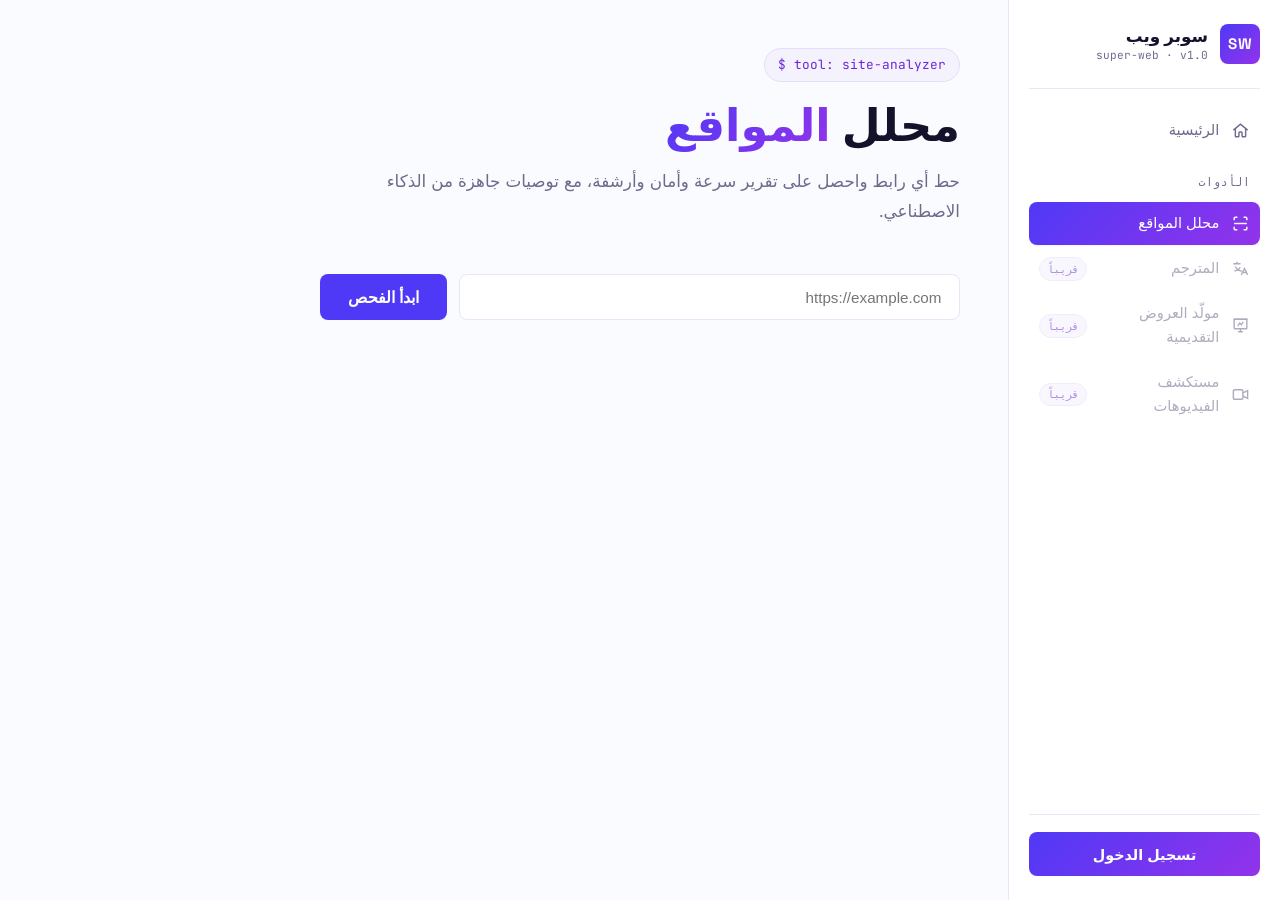
==== site-analyzer.html @ a3878afc "Add files via upload" ====
<!DOCTYPE html>
<html lang="ar" dir="rtl">
<head>
    <meta charset="UTF-8">
    <meta name="viewport" content="width=device-width, initial-scale=1.0">
    <title>محلل المواقع — سوبر ويب</title>

    <link rel="preconnect" href="https://fonts.googleapis.com">
    <link rel="preconnect" href="https://fonts.gstatic.com" crossorigin>
    <link href="https://fonts.googleapis.com/css2?family=Space+Grotesk:wght@500;600;700&family=Inter:wght@400;500;600&family=JetBrains+Mono:wght@400;500&display=swap" rel="stylesheet">

    <script src="https://accounts.google.com/gsi/client" async defer></script>

    <link rel="stylesheet" href="style.css">
</head>
<body class="app-body">

    <div id="sidebar-overlay" class="sidebar-overlay"></div>

    <div class="app-shell">

        <aside id="app-sidebar" class="app-sidebar">
            <div class="sidebar-brand">
                <span class="brand-mark">SW</span>
                <div class="brand-text">
                    <span class="brand-name">سوبر ويب</span>
                    <span class="brand-tag">super-web · v1.0</span>
                </div>
            </div>

            <nav class="sidebar-nav">
                <a href="index.html" class="sidebar-link">
                    <span class="sidebar-link-icon">
                        <svg viewBox="0 0 24 24" fill="none" stroke="currentColor" stroke-width="1.8"><path d="M3 11.5 12 4l9 7.5"/><path d="M5.5 10v9a1 1 0 0 0 1 1H9a1 1 0 0 0 1-1v-4a1 1 0 0 1 1-1h2a1 1 0 0 1 1 1v4a1 1 0 0 0 1 1h2.5a1 1 0 0 0 1-1v-9"/></svg>
                    </span>
                    <span class="sidebar-link-text">الرئيسية</span>
                </a>

                <div class="sidebar-section-label">الأدوات</div>
                <div id="sidebar-tools-list" class="sidebar-tools-list"></div>
            </nav>

            <div id="sidebar-user-box" class="sidebar-user-box"></div>
        </aside>

        <div class="app-main">

            <header class="app-topbar">
                <button id="mobile-menu-toggle" class="mobile-menu-toggle" aria-label="فتح القائمة">
                    <svg viewBox="0 0 24 24" fill="none" stroke="currentColor" stroke-width="1.8"><path d="M3.5 6.5h17M3.5 12h17M3.5 17.5h17"/></svg>
                </button>
                <span class="topbar-path">~ / site-analyzer.html</span>
            </header>

            <main class="app-content">

                <section class="hero-welcome">
                    <span class="hero-eyebrow">$ tool: site-analyzer</span>
                    <h1 class="hero-title">محلل <span class="hero-title-accent">المواقع</span></h1>
                    <p class="hero-subtitle">
                        حط أي رابط واحصل على تقرير سرعة وأمان وأرشفة، مع توصيات جاهزة من الذكاء الاصطناعي.
                    </p>
                </section>

                <!-- ============ فورم الفحص ============ -->
                <section class="analyzer-input-section">
                    <form id="analyze-form" class="analyzer-form">
                        <input
                            type="url"
                            id="analyze-url"
                            class="analyzer-input"
                            placeholder="https://example.com"
                            required
                        >
                        <button type="submit" id="analyze-btn" class="btn-primary analyzer-submit">
                            ابدأ الفحص
                        </button>
                    </form>
                </section>

                <!-- ============ حالة التحميل ============ -->
                <div id="analyze-loading" class="analyzer-loading" style="display:none;">
                    <div class="loading-spinner"></div>
                    <span>بنفحص الموقع، ثواني وهنخلص...</span>
                </div>

                <!-- ============ النتائج ============ -->
                <section id="analyze-results" class="analyzer-results" style="display:none;">

                    <div class="results-grid">
                        <div class="result-card">
                            <span class="result-card-label">سرعة الأداء</span>
                            <span class="result-card-value" id="result-performance">—</span>
                        </div>
                        <div class="result-card">
                            <span class="result-card-label">تقييم SEO</span>
                            <span class="result-card-value" id="result-seo">—</span>
                        </div>
                        <div class="result-card">
                            <span class="result-card-label">إمكانية الوصول</span>
                            <span class="result-card-value" id="result-accessibility">—</span>
                        </div>
                        <div class="result-card">
                            <span class="result-card-label">الأمان</span>
                            <span class="result-card-value" id="result-safety">—</span>
                        </div>
                    </div>

                    <div class="result-block">
                        <h3>أهم الأولويات</h3>
                        <ul id="result-priorities" class="priorities-list"></ul>
                    </div>

                    <div class="result-block">
                        <h3>وصف Meta مقترح <button class="copy-btn" data-copy-target="result-meta">نسخ</button></h3>
                        <code id="result-meta" class="result-code"></code>
                    </div>

                    <div class="result-block">
                        <h3>كود Schema Markup جاهز <button class="copy-btn" data-copy-target="result-schema">نسخ</button></h3>
                        <pre id="result-schema" class="result-code result-code--block"></pre>
                    </div>

                    <div class="result-block result-block--save">
                        <div id="drive-not-connected">
                            <p>عايز تحتفظ بتاريخ فحوصاتك؟</p>
                            <button id="connect-drive-btn" class="btn-primary">اربط Drive بتاعك</button>
                        </div>
                        <div id="drive-connected" style="display:none;">
                            <button id="save-report-btn" class="btn-primary">احفظ النتيجة في Drive</button>
                            <a id="sheet-link" href="#" target="_blank" style="display:none;">افتح سجل الفحوصات ←</a>
                        </div>
                    </div>

                </section>

            </main>
        </div>
    </div>

    <script src="tools-config.js" defer></script>
    <script src="app.js" defer></script>
    <script src="site-analyzer.js" defer></script>

</body>
</html>
---- style.css ----
/* ==========================================================================
   المتغيرات الأساسية والإعدادات العامة (Global CSS Variables)
   ========================================================================== */
:root {
    /* الهوية الأساسية: نيلي إلى بنفسجي */
    --primary-color: #4F39F6;
    --primary-hover: #3B28C7;
    --violet: #9333EA;
    --gradient-brand: linear-gradient(135deg, #4F39F6 0%, #9333EA 100%);

    --bg-color: #FAFBFF;
    --card-bg: #ffffff;
    --text-color: #14122B;
    --text-muted: #6E6A8C;
    --border-color: #E8E6F7;
    --input-focus-border: #6D5AF8;

    /* عناصر أسلوب المطورين (شارات المسار، الأكواد) */
    --code-bg: #F4F2FC;
    --code-text: #6D28D9;
    --code-border: #E4DEFA;

    --shadow-sm: 0 1px 2px 0 rgba(79, 57, 246, 0.06);
    --shadow-md: 0 4px 6px -1px rgba(79, 57, 246, 0.08), 0 2px 4px -1px rgba(79, 57, 246, 0.05);
    --shadow-lg: 0 10px 15px -3px rgba(79, 57, 246, 0.1), 0 4px 6px -2px rgba(79, 57, 246, 0.05);
    --radius: 12px;
    --radius-sm: 8px;
    --transition: all 0.25s ease-in-out;

    --font-family: 'Inter', system-ui, -apple-system, BlinkMacSystemFont, 'Segoe UI', Roboto, sans-serif;
    --font-display: 'Space Grotesk', var(--font-family);
    --font-mono: 'JetBrains Mono', ui-monospace, SFMono-Regular, Menlo, monospace;
}

/* ==========================================================================
   الضبط المبدئي (Reset & Base Styles)
   ========================================================================== */
*, *::before, *::after {
    box-sizing: border-box;
    margin: 0;
    padding: 0;
}

body {
    font-family: var(--font-family);
    background-color: var(--bg-color);
    color: var(--text-color);
    line-height: 1.6;
    min-height: 100vh;
    display: flex;
    flex-direction: column;
}

a {
    color: var(--primary-color);
    text-decoration: none;
    transition: var(--transition);
}

a:hover {
    color: var(--primary-hover);
}

/* ==========================================================================
   شريط الملاحة (Navbar Component)
   ========================================================================== */
.navbar {
    background-color: var(--card-bg);
    border-bottom: 1px solid var(--border-color);
    padding: 1rem 2rem;
    display: flex;
    justify-content: space-between;
    align-items: center;
    box-shadow: var(--shadow-sm);
}

.navbar .logo a {
    font-size: 1.35rem;
    font-weight: 700;
    color: var(--text-color);
}

.nav-links {
    display: flex;
    align-items: center;
    gap: 1.5rem;
}

.nav-links a {
    font-weight: 500;
    color: var(--text-muted);
}

.nav-links a.active, 
.nav-links a:hover {
    color: var(--primary-color);
}

.btn-login-link {
    background-color: var(--primary-color);
    color: #ffffff !important;
    padding: 0.5rem 1.25rem;
    border-radius: var(--radius-sm);
    font-size: 0.95rem;
}

.btn-login-link:hover {
    background-color: var(--primary-hover);
}

/* ==========================================================================
   الصفحة الرئيسية (Hero Section & Main Layout)
   ========================================================================== */
.main-content {
    flex: 1;
    display: flex;
    justify-content: center;
    align-items: center;
    padding: 2rem 1rem;
}

.hero-section {
    text-align: center;
    max-width: 650px;
    padding: 3rem 2rem;
    background-color: var(--card-bg);
    border-radius: var(--radius);
    border: 1px solid var(--border-color);
    box-shadow: var(--shadow-md);
}

.hero-section h1 {
    font-size: 2.2rem;
    margin-bottom: 1rem;
    color: var(--text-color);
}

.hero-section p {
    font-size: 1.1rem;
    color: var(--text-muted);
    margin-bottom: 2rem;
}

.cta-group {
    display: flex;
    justify-content: center;
    gap: 1rem;
}

/* ==========================================================================
   كارت تسجيل الدخول (Login Container & Card)
   ========================================================================== */
.login-container {
    flex: 1;
    display: flex;
    justify-content: center;
    align-items: center;
    padding: 2rem 1rem;
}

.login-card {
    background-color: var(--card-bg);
    width: 100%;
    max-width: 440px;
    padding: 2.5rem;
    border-radius: var(--radius);
    border: 1px solid var(--border-color);
    box-shadow: var(--shadow-lg);
}

.login-header {
    text-align: center;
    margin-bottom: 2rem;
}

.login-header h1 {
    font-size: 1.75rem;
    font-weight: 700;
    color: var(--text-color);
    margin-bottom: 0.5rem;
}

.login-header p {
    font-size: 0.95rem;
    color: var(--text-muted);
}

/* ==========================================================================
   أزرار التسجيل عبر Google (Social Login)
   ========================================================================== */
.social-login {
    margin-bottom: 1.5rem;
}

.btn-google {
    width: 100%;
    display: flex;
    align-items: center;
    justify-content: center;
    gap: 0.75rem;
    background-color: #ffffff;
    border: 1px solid var(--border-color);
    padding: 0.75rem 1rem;
    border-radius: var(--radius-sm);
    font-size: 0.95rem;
    font-weight: 600;
    color: var(--text-color);
    cursor: pointer;
    transition: var(--transition);
}

.btn-google:hover {
    background-color: #f1f5f9;
    border-color: #cbd5e1;
}

/* ==========================================================================
   الفاصل (Divider)
   ========================================================================== */
.divider {
    display: flex;
    align-items: center;
    text-align: center;
    margin: 1.5rem 0;
    color: var(--text-muted);
}

.divider::before, 
.divider::after {
    content: '';
    flex: 1;
    border-bottom: 1px solid var(--border-color);
}

.divider span {
    padding: 0 0.75rem;
    font-size: 0.85rem;
    text-transform: uppercase;
}

/* ==========================================================================
   نموذج الإدخال (Form Fields & Buttons)
   ========================================================================== */
.form-group {
    margin-bottom: 1.25rem;
    display: flex;
    flex-direction: column;
    gap: 0.5rem;
}

.form-group label {
    font-size: 0.9rem;
    font-weight: 600;
    color: var(--text-color);
}

.form-group input {
    width: 100%;
    padding: 0.75rem 1rem;
    border: 1px solid var(--border-color);
    border-radius: var(--radius-sm);
    font-size: 0.95rem;
    color: var(--text-color);
    background-color: #ffffff;
    outline: none;
    transition: var(--transition);
}

.form-group input:focus {
    border-color: var(--input-focus-border);
    box-shadow: 0 0 0 3px rgba(59, 130, 246, 0.15);
}

.form-actions {
    display: flex;
    justify-content: space-between;
    align-items: center;
    margin-bottom: 1.5rem;
    font-size: 0.875rem;
}

.remember-me {
    display: flex;
    align-items: center;
    gap: 0.5rem;
    cursor: pointer;
    color: var(--text-muted);
}

.remember-me input[type="checkbox"] {
    accent-color: var(--primary-color);
    width: 16px;
    height: 16px;
    cursor: pointer;
}

.forgot-password {
    font-size: 0.875rem;
    font-weight: 500;
}

.btn-primary {
    width: 100%;
    padding: 0.8rem 1.5rem;
    background-color: var(--primary-color);
    color: #ffffff;
    border: none;
    border-radius: var(--radius-sm);
    font-size: 1rem;
    font-weight: 600;
    cursor: pointer;
    transition: var(--transition);
    display: inline-block;
    text-align: center;
}

.btn-primary:hover {
    background-color: var(--primary-hover);
}

/* ==========================================================================
   تذييل الصفحة والكارت (Footer & Sub-footer)
   ========================================================================== */
.login-footer {
    margin-top: 1.75rem;
    text-align: center;
    font-size: 0.9rem;
    color: var(--text-muted);
}

.footer {
    text-align: center;
    padding: 1.5rem;
    border-top: 1px solid var(--border-color);
    background-color: var(--card-bg);
    color: var(--text-muted);
    font-size: 0.875rem;
}

/* ==========================================================================
   التجاوب مع الشاشات الصغيرة (Responsive Design)
   ========================================================================== */
@media (max-width: 640px) {
    .navbar {
        padding: 1rem;
    }

    .login-card {
        padding: 1.75rem 1.25rem;
        box-shadow: var(--shadow-sm);
    }
}
/* ==========================================================================
   لوحة الأدوات (Dashboard Shell): الشريط الجانبي + المحتوى الرئيسي
   ========================================================================== */

.app-body {
    display: block;
}

.app-shell {
    display: flex;
    min-height: 100vh;
    width: 100%;
}

/* -------------------- الشريط الجانبي -------------------- */
.app-sidebar {
    width: 272px;
    flex-shrink: 0;
    background-color: var(--card-bg);
    border-left: 1px solid var(--border-color);
    display: flex;
    flex-direction: column;
    padding: 1.5rem 1.25rem;
    position: sticky;
    top: 0;
    height: 100vh;
    overflow-y: auto;
}

.sidebar-brand {
    display: flex;
    align-items: center;
    gap: 0.75rem;
    padding-bottom: 1.5rem;
    margin-bottom: 1.25rem;
    border-bottom: 1px solid var(--border-color);
}

.brand-mark {
    width: 40px;
    height: 40px;
    border-radius: var(--radius-sm);
    background: var(--gradient-brand);
    color: #fff;
    display: flex;
    align-items: center;
    justify-content: center;
    font-family: var(--font-display);
    font-weight: 700;
    font-size: 0.95rem;
    letter-spacing: 0.02em;
    flex-shrink: 0;
}

.brand-text {
    display: flex;
    flex-direction: column;
    line-height: 1.3;
}

.brand-name {
    font-family: var(--font-display);
    font-weight: 700;
    font-size: 1.05rem;
    color: var(--text-color);
}

.brand-tag {
    font-family: var(--font-mono);
    font-size: 0.7rem;
    color: var(--text-muted);
    direction: ltr;
    text-align: right;
}

.sidebar-nav {
    flex: 1;
    display: flex;
    flex-direction: column;
    gap: 0.15rem;
}

.sidebar-section-label {
    font-family: var(--font-mono);
    font-size: 0.7rem;
    letter-spacing: 0.06em;
    color: var(--text-muted);
    text-transform: uppercase;
    margin: 1.25rem 0.6rem 0.5rem;
}

.sidebar-link {
    display: flex;
    align-items: center;
    gap: 0.7rem;
    padding: 0.6rem 0.65rem;
    border-radius: var(--radius-sm);
    color: var(--text-muted);
    font-weight: 500;
    font-size: 0.92rem;
    transition: var(--transition);
    position: relative;
}

.sidebar-link:hover {
    background-color: var(--code-bg);
    color: var(--primary-color);
}

.sidebar-link.is-active {
    background: var(--gradient-brand);
    color: #fff;
    box-shadow: var(--shadow-sm);
}

.sidebar-link.is-soon {
    opacity: 0.55;
    cursor: default;
}

.sidebar-link.is-soon:hover {
    background-color: transparent;
    color: var(--text-muted);
}

.sidebar-link-icon {
    width: 19px;
    height: 19px;
    flex-shrink: 0;
    display: flex;
}

.sidebar-link-icon svg {
    width: 100%;
    height: 100%;
}

.sidebar-link-text {
    flex: 1;
}

.soon-badge {
    display: inline-flex;
    align-items: center;
    gap: 0.25rem;
    font-family: var(--font-mono);
    font-size: 0.65rem;
    color: var(--code-text);
    background-color: var(--code-bg);
    border: 1px solid var(--code-border);
    padding: 0.15rem 0.45rem;
    border-radius: 999px;
    flex-shrink: 0;
}

.soon-badge svg {
    width: 11px;
    height: 11px;
}

.sidebar-tools-list {
    display: flex;
    flex-direction: column;
    gap: 0.15rem;
}

/* -------------------- صندوق المستخدم أسفل الشريط -------------------- */
.sidebar-user-box {
    border-top: 1px solid var(--border-color);
    padding-top: 1.1rem;
    margin-top: 1rem;
}

.user-chip {
    display: flex;
    align-items: center;
    gap: 0.65rem;
    padding: 0.4rem 0.3rem;
    margin-bottom: 0.6rem;
}

.user-avatar {
    width: 36px;
    height: 36px;
    border-radius: 50%;
    object-fit: cover;
    flex-shrink: 0;
}

.user-avatar--fallback {
    background: var(--gradient-brand);
    color: #fff;
    display: flex;
    align-items: center;
    justify-content: center;
    font-weight: 600;
    font-family: var(--font-display);
}

.user-chip-text {
    display: flex;
    flex-direction: column;
    overflow: hidden;
}

.user-chip-name {
    font-weight: 600;
    font-size: 0.88rem;
    color: var(--text-color);
    white-space: nowrap;
    overflow: hidden;
    text-overflow: ellipsis;
}

.user-chip-email {
    font-size: 0.75rem;
    color: var(--text-muted);
    white-space: nowrap;
    overflow: hidden;
    text-overflow: ellipsis;
    direction: ltr;
    text-align: right;
}

.logout-btn {
    width: 100%;
    display: flex;
    align-items: center;
    justify-content: center;
    gap: 0.5rem;
    padding: 0.55rem;
    background-color: transparent;
    border: 1px solid var(--border-color);
    border-radius: var(--radius-sm);
    color: var(--text-muted);
    font-size: 0.85rem;
    font-weight: 500;
    cursor: pointer;
    transition: var(--transition);
}

.logout-btn:hover {
    border-color: #fca5a5;
    color: #dc2626;
    background-color: #fef2f2;
}

.logout-btn svg {
    width: 16px;
    height: 16px;
}

.sidebar-login-btn {
    display: block;
    text-align: center;
    padding: 0.65rem;
    background: var(--gradient-brand);
    color: #fff !important;
    border-radius: var(--radius-sm);
    font-weight: 600;
    font-size: 0.9rem;
}

/* -------------------- المحتوى الرئيسي -------------------- */
.app-main {
    flex: 1;
    min-width: 0;
    display: flex;
    flex-direction: column;
}

.app-topbar {
    display: none;
    align-items: center;
    gap: 0.75rem;
    padding: 0.9rem 1.25rem;
    border-bottom: 1px solid var(--border-color);
    background-color: var(--card-bg);
    position: sticky;
    top: 0;
    z-index: 20;
}

.mobile-menu-toggle {
    width: 36px;
    height: 36px;
    border-radius: var(--radius-sm);
    border: 1px solid var(--border-color);
    background-color: var(--card-bg);
    color: var(--text-color);
    display: flex;
    align-items: center;
    justify-content: center;
    cursor: pointer;
}

.mobile-menu-toggle svg {
    width: 20px;
    height: 20px;
}

.topbar-path {
    font-family: var(--font-mono);
    font-size: 0.8rem;
    color: var(--text-muted);
    direction: ltr;
}

.app-content {
    flex: 1;
    padding: 3rem 3rem 4rem;
    max-width: 1180px;
    width: 100%;
}

/* -------------------- قسم الترحيب (Hero) -------------------- */
.hero-welcome {
    margin-bottom: 3rem;
}

.hero-eyebrow {
    display: inline-block;
    font-family: var(--font-mono);
    font-size: 0.8rem;
    color: var(--code-text);
    background-color: var(--code-bg);
    border: 1px solid var(--code-border);
    padding: 0.35rem 0.8rem;
    border-radius: 999px;
    margin-bottom: 1.1rem;
    direction: ltr;
    display: inline-block;
}

.hero-title {
    font-family: var(--font-display);
    font-size: clamp(2rem, 4vw, 2.8rem);
    font-weight: 700;
    color: var(--text-color);
    margin-bottom: 0.9rem;
    line-height: 1.2;
}

.hero-title-accent {
    background: var(--gradient-brand);
    -webkit-background-clip: text;
    background-clip: text;
    color: transparent;
}

.hero-subtitle {
    font-size: 1.05rem;
    color: var(--text-muted);
    max-width: 620px;
    line-height: 1.75;
}

/* -------------------- شبكة الأدوات -------------------- */
.tools-section-header {
    display: flex;
    align-items: center;
    gap: 0.75rem;
    margin-bottom: 1.5rem;
}

.tools-section-header h2 {
    font-family: var(--font-display);
    font-size: 1.35rem;
    font-weight: 600;
    color: var(--text-color);
}

.tools-count-badge {
    font-family: var(--font-mono);
    font-size: 0.75rem;
    color: var(--text-muted);
    background-color: var(--code-bg);
    padding: 0.2rem 0.6rem;
    border-radius: 999px;
}

.tools-grid {
    display: grid;
    grid-template-columns: repeat(auto-fill, minmax(260px, 1fr));
    gap: 1.1rem;
}

.tool-card {
    display: block;
    background-color: var(--card-bg);
    border: 1px solid var(--border-color);
    border-radius: var(--radius);
    padding: 1.5rem;
    transition: var(--transition);
    position: relative;
    overflow: hidden;
}

.tool-card::before {
    content: '';
    position: absolute;
    inset: 0 0 auto 0;
    height: 3px;
    background: var(--gradient-brand);
    transform: scaleX(0);
    transform-origin: right;
    transition: transform 0.3s ease;
}

.tool-card:not(.is-soon):hover {
    border-color: transparent;
    box-shadow: var(--shadow-lg);
    transform: translateY(-3px);
}

.tool-card:not(.is-soon):hover::before {
    transform: scaleX(1);
}

.tool-card.is-soon {
    opacity: 0.7;
}

.tool-card-icon {
    width: 42px;
    height: 42px;
    border-radius: var(--radius-sm);
    background-color: var(--code-bg);
    color: var(--primary-color);
    display: flex;
    align-items: center;
    justify-content: center;
    margin-bottom: 1rem;
}

.tool-card-icon svg {
    width: 22px;
    height: 22px;
}

.tool-card-title {
    font-family: var(--font-display);
    font-size: 1.05rem;
    font-weight: 600;
    color: var(--text-color);
    margin-bottom: 0.4rem;
}

.tool-card-desc {
    font-size: 0.87rem;
    color: var(--text-muted);
    line-height: 1.6;
    margin-bottom: 1.1rem;
    min-height: 2.6rem;
}

.tool-card-footer {
    display: flex;
    align-items: center;
    justify-content: space-between;
    padding-top: 0.9rem;
    border-top: 1px dashed var(--border-color);
}

.tool-route {
    font-family: var(--font-mono);
    font-size: 0.72rem;
    color: var(--code-text);
    direction: ltr;
    unicode-bidi: plaintext;
}

.tool-go {
    font-size: 0.8rem;
    font-weight: 600;
    color: var(--primary-color);
}

/* -------------------- طبقة تعتيم الموبايل -------------------- */
.sidebar-overlay {
    display: none;
    position: fixed;
    inset: 0;
    background-color: rgba(20, 18, 43, 0.45);
    z-index: 30;
}

.sidebar-overlay.is-visible {
    display: block;
}

/* -------------------- تجاوب الموبايل -------------------- */
@media (max-width: 900px) {
    .app-sidebar {
        position: fixed;
        top: 0;
        right: 0;
        z-index: 40;
        transform: translateX(100%);
        transition: transform 0.25s ease;
        box-shadow: var(--shadow-lg);
    }

    .app-sidebar.is-open {
        transform: translateX(0);
    }

    .app-topbar {
        display: flex;
    }

    .app-content {
        padding: 2rem 1.25rem 3rem;
    }

    .hero-title {
        font-size: 1.8rem;
    }
}

/* ==========================================================================
   صفحة محلل المواقع (Site Analyzer)
   ========================================================================== */

.analyzer-form {
    display: flex;
    gap: 0.75rem;
    max-width: 640px;
    margin-bottom: 2.5rem;
}

.analyzer-input {
    flex: 1;
    padding: 0.85rem 1.1rem;
    border: 1px solid var(--border-color);
    border-radius: var(--radius-sm);
    font-size: 0.95rem;
    outline: none;
    transition: var(--transition);
    direction: ltr;
    text-align: right;
}

.analyzer-input:focus {
    border-color: var(--input-focus-border);
    box-shadow: 0 0 0 3px rgba(79, 57, 246, 0.12);
}

.analyzer-submit {
    width: auto;
    padding: 0.85rem 1.75rem;
    white-space: nowrap;
}

.analyzer-loading {
    display: flex;
    align-items: center;
    gap: 0.75rem;
    color: var(--text-muted);
    font-size: 0.9rem;
    margin-bottom: 2rem;
}

.loading-spinner {
    width: 18px;
    height: 18px;
    border: 2.5px solid var(--code-bg);
    border-top-color: var(--primary-color);
    border-radius: 50%;
    animation: spin 0.8s linear infinite;
}

@keyframes spin {
    to { transform: rotate(360deg); }
}

.results-grid {
    display: grid;
    grid-template-columns: repeat(auto-fit, minmax(150px, 1fr));
    gap: 1rem;
    margin-bottom: 2rem;
}

.result-card {
    background-color: var(--card-bg);
    border: 1px solid var(--border-color);
    border-radius: var(--radius);
    padding: 1.25rem;
    text-align: center;
}

.result-card-label {
    display: block;
    font-size: 0.8rem;
    color: var(--text-muted);
    margin-bottom: 0.5rem;
}

.result-card-value {
    display: block;
    font-family: var(--font-display);
    font-size: 1.6rem;
    font-weight: 700;
    color: var(--primary-color);
}

.result-block {
    background-color: var(--card-bg);
    border: 1px solid var(--border-color);
    border-radius: var(--radius);
    padding: 1.5rem;
    margin-bottom: 1.25rem;
}

.result-block h3 {
    font-family: var(--font-display);
    font-size: 1rem;
    font-weight: 600;
    margin-bottom: 0.9rem;
    display: flex;
    align-items: center;
    justify-content: space-between;
}

.priorities-list {
    list-style: none;
    display: flex;
    flex-direction: column;
    gap: 0.6rem;
}

.priorities-list li {
    padding: 0.6rem 0.9rem;
    background-color: var(--code-bg);
    border-radius: var(--radius-sm);
    font-size: 0.9rem;
    color: var(--text-color);
    border-right: 3px solid var(--primary-color);
}

.result-code {
    display: block;
    font-family: var(--font-mono);
    font-size: 0.8rem;
    color: var(--code-text);
    background-color: var(--code-bg);
    border: 1px solid var(--code-border);
    padding: 0.9rem;
    border-radius: var(--radius-sm);
    direction: ltr;
    text-align: left;
    overflow-x: auto;
}

.result-code--block {
    white-space: pre-wrap;
    word-break: break-word;
}

.copy-btn {
    font-family: var(--font-family);
    font-size: 0.75rem;
    font-weight: 600;
    color: var(--primary-color);
    background: none;
    border: 1px solid var(--border-color);
    padding: 0.3rem 0.7rem;
    border-radius: 999px;
    cursor: pointer;
    transition: var(--transition);
}

.copy-btn:hover {
    background-color: var(--code-bg);
}

.result-block--save {
    text-align: center;
    background: var(--gradient-brand);
    border: none;
}

.result-block--save p {
    color: #fff;
    margin-bottom: 0.9rem;
    font-size: 0.9rem;
}

.result-block--save .btn-primary {
    width: auto;
    padding: 0.7rem 1.75rem;
    background-color: #fff;
    color: var(--primary-color);
}

.result-block--save #sheet-link {
    display: block;
    margin-top: 0.9rem;
    color: #fff !important;
    font-weight: 600;
    text-decoration: underline;
}
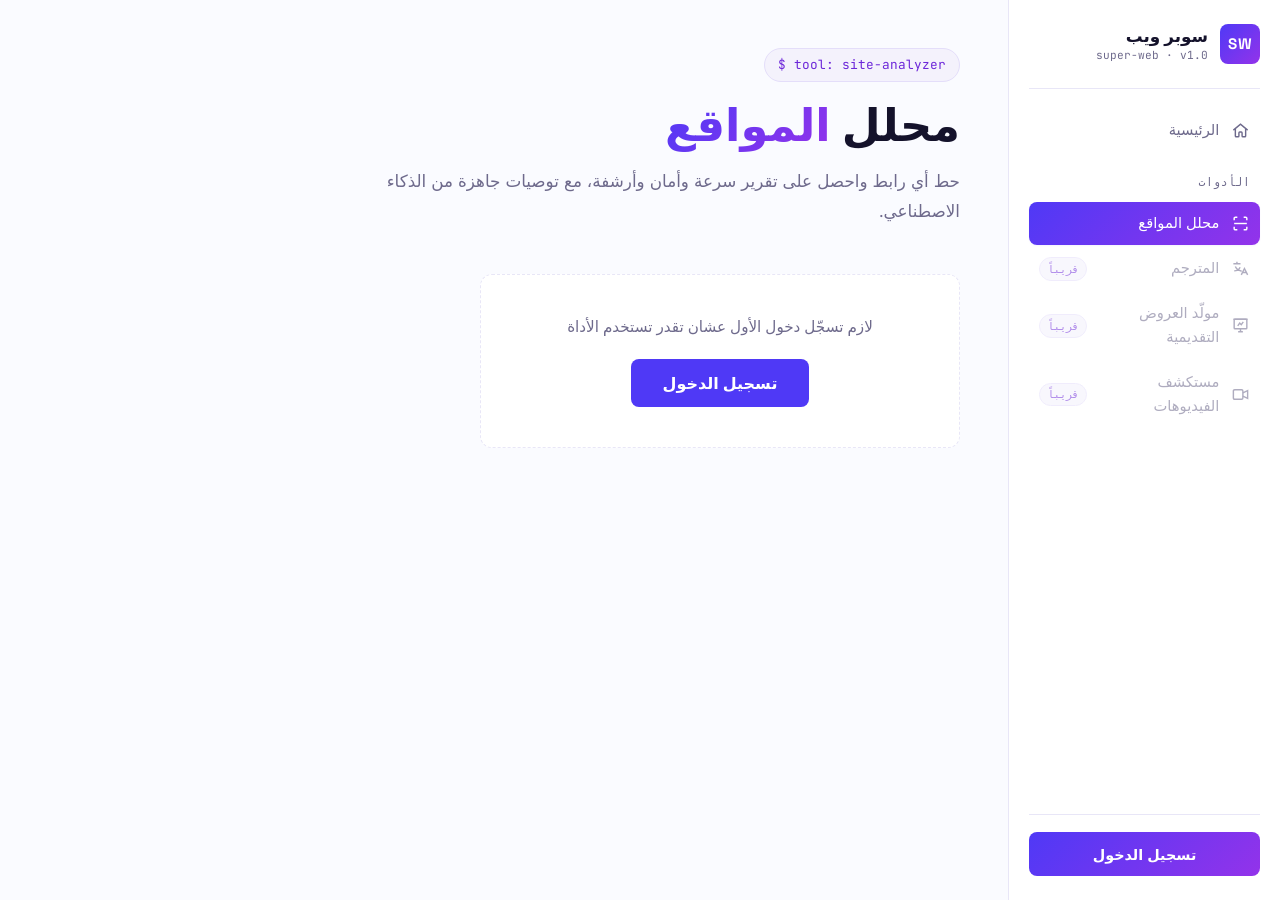
==== commit 507b6e43: "Add files via upload" ====
--- a/site-analyzer.html
+++ b/site-analyzer.html
@@ -62,8 +62,8 @@
                     </p>
                 </section>
 
-                <!-- ============ فورم الفحص ============ -->
-                <section class="analyzer-input-section">
+                <!-- ============ فورم الفحص (يظهر بس لو مسجل دخول) ============ -->
+                <section class="analyzer-input-section" id="analyzer-input-section">
                     <form id="analyze-form" class="analyzer-form">
                         <input
                             type="url"
@@ -78,37 +78,69 @@
                     </form>
                 </section>
 
+                <!-- ============ رسالة تسجيل الدخول الإجباري ============ -->
+                <section class="login-required-box" id="login-required-box" style="display:none;">
+                    <p>لازم تسجّل دخول الأول عشان تقدر تستخدم الأداة</p>
+                    <a href="login.html" class="btn-primary">تسجيل الدخول</a>
+                </section>
+
                 <!-- ============ حالة التحميل ============ -->
                 <div id="analyze-loading" class="analyzer-loading" style="display:none;">
                     <div class="loading-spinner"></div>
-                    <span>بنفحص الموقع، ثواني وهنخلص...</span>
+                    <span id="loading-step-text">بنفحص الموقع...</span>
                 </div>
 
                 <!-- ============ النتائج ============ -->
                 <section id="analyze-results" class="analyzer-results" style="display:none;">
 
-                    <div class="results-grid">
-                        <div class="result-card">
-                            <span class="result-card-label">سرعة الأداء</span>
-                            <span class="result-card-value" id="result-performance">—</span>
+                    <div class="results-top-bar">
+                        <div id="comparison-badge" class="comparison-badge" style="display:none;"></div>
+                        <button id="print-report-btn" class="print-btn">🖨️ تصدير PDF / طباعة</button>
+                    </div>
+
+                    <!-- ملخص عام + دوائر النتائج -->
+                    <div class="report-overview">
+
+                        <div class="device-tabs" id="device-tabs">
+                            <button class="device-tab is-active" data-device="mobile">📱 الموبايل</button>
+                            <button class="device-tab" data-device="desktop">💻 الديسكتوب</button>
                         </div>
-                        <div class="result-card">
-                            <span class="result-card-label">تقييم SEO</span>
-                            <span class="result-card-value" id="result-seo">—</span>
+
+                        <div class="device-panel" id="device-panel-mobile">
+                            <div class="device-content">
+                                <div class="score-gauges" id="score-gauges-mobile"></div>
+                                <div class="device-screenshot-wrap">
+                                    <img id="screenshot-mobile" class="device-screenshot device-screenshot--mobile" alt="لقطة شاشة للموقع على الموبايل">
+                                </div>
+                            </div>
                         </div>
-                        <div class="result-card">
-                            <span class="result-card-label">إمكانية الوصول</span>
-                            <span class="result-card-value" id="result-accessibility">—</span>
+
+                        <div class="device-panel" id="device-panel-desktop" style="display:none;">
+                            <div class="device-content">
+                                <div class="score-gauges" id="score-gauges-desktop"></div>
+                                <div class="device-screenshot-wrap">
+                                    <img id="screenshot-desktop" class="device-screenshot device-screenshot--desktop" alt="لقطة شاشة للموقع على الديسكتوب">
+                                </div>
+                            </div>
                         </div>
-                        <div class="result-card">
-                            <span class="result-card-label">الأمان</span>
-                            <span class="result-card-value" id="result-safety">—</span>
+
+                        <div class="report-summary-strip" id="report-summary-strip">
+                            <!-- بيتولد ديناميكياً -->
                         </div>
                     </div>
 
+                    <!-- الحلول المقترحة -->
                     <div class="result-block">
-                        <h3>أهم الأولويات</h3>
-                        <ul id="result-priorities" class="priorities-list"></ul>
+                        <div class="fixes-header">
+                            <h3 id="fixes-count">الحلول المقترحة <span id="key-indicator" class="key-indicator"></span></h3>
+                            <div class="fixes-filter" id="fixes-filter">
+                                <button class="filter-chip is-active" data-filter="all">الكل</button>
+                                <button class="filter-chip" data-filter="critical">حرجة</button>
+                                <button class="filter-chip" data-filter="high">مهمة</button>
+                                <button class="filter-chip" data-filter="medium">بسيطة</button>
+                            </div>
+                        </div>
+                        <div id="result-fixes" class="fixes-list"></div>
                     </div>
 
                     <div class="result-block">
--- a/style.css
+++ b/style.css
@@ -926,35 +926,7 @@
     to { transform: rotate(360deg); }
 }
 
-.results-grid {
-    display: grid;
-    grid-template-columns: repeat(auto-fit, minmax(150px, 1fr));
-    gap: 1rem;
-    margin-bottom: 2rem;
-}
-
-.result-card {
-    background-color: var(--card-bg);
-    border: 1px solid var(--border-color);
-    border-radius: var(--radius);
-    padding: 1.25rem;
-    text-align: center;
-}
-
-.result-card-label {
-    display: block;
-    font-size: 0.8rem;
-    color: var(--text-muted);
-    margin-bottom: 0.5rem;
-}
-
-.result-card-value {
-    display: block;
-    font-family: var(--font-display);
-    font-size: 1.6rem;
-    font-weight: 700;
-    color: var(--primary-color);
-}
+/* استُبدلت بأنماط report-overview الاحترافية تحت */
 
 .result-block {
     background-color: var(--card-bg);
@@ -1052,3 +1024,503 @@
     font-weight: 600;
     text-decoration: underline;
 }
+
+/* ==========================================================================
+   نظرة عامة على التقرير: دوائر النتائج + شريط الملخص
+   ========================================================================== */
+
+.report-overview {
+    background-color: var(--card-bg);
+    border: 1px solid var(--border-color);
+    border-radius: var(--radius);
+    padding: 2rem 1.5rem 1.5rem;
+    margin-bottom: 1.5rem;
+}
+
+.score-gauges {
+    display: grid;
+    grid-template-columns: repeat(auto-fit, minmax(130px, 1fr));
+    gap: 1.5rem;
+    margin-bottom: 1.75rem;
+}
+
+.gauge-item {
+    display: flex;
+    flex-direction: column;
+    align-items: center;
+    gap: 0.6rem;
+}
+
+.gauge-circle-wrap {
+    position: relative;
+    width: 100px;
+    height: 100px;
+}
+
+.gauge-svg {
+    position: absolute;
+    inset: 0;
+    width: 100%;
+    height: 100%;
+    transform: rotate(-90deg);
+}
+
+.gauge-track {
+    fill: none;
+    stroke: var(--code-bg);
+    stroke-width: 8;
+}
+
+.gauge-progress {
+    fill: none;
+    stroke-width: 8;
+    stroke-linecap: round;
+    transition: stroke-dashoffset 0.8s ease;
+}
+
+.gauge-good .gauge-progress { stroke: #16a34a; }
+.gauge-mid .gauge-progress { stroke: #d97706; }
+.gauge-bad .gauge-progress { stroke: #dc2626; }
+.gauge-unknown .gauge-progress { stroke: var(--text-muted); }
+
+.gauge-value {
+    position: absolute;
+    inset: 0;
+    display: flex;
+    align-items: center;
+    justify-content: center;
+    font-family: var(--font-display);
+    font-size: 1.4rem;
+    font-weight: 700;
+    color: var(--text-color);
+}
+
+.gauge-label {
+    font-size: 0.82rem;
+    color: var(--text-muted);
+}
+
+.report-summary-strip {
+    display: flex;
+    flex-wrap: wrap;
+    gap: 0.6rem;
+    padding-top: 1.5rem;
+    border-top: 1px dashed var(--border-color);
+}
+
+.summary-pill {
+    font-size: 0.82rem;
+    font-weight: 600;
+    padding: 0.4rem 0.9rem;
+    border-radius: 999px;
+}
+
+.summary-pill--critical {
+    background-color: #fef2f2;
+    color: #b91c1c;
+    border: 1px solid #fecaca;
+}
+
+.summary-pill--high {
+    background-color: #fffbeb;
+    color: #b45309;
+    border: 1px solid #fde68a;
+}
+
+.summary-pill--medium {
+    background-color: #eff6ff;
+    color: #1d4ed8;
+    border: 1px solid #bfdbfe;
+}
+
+.summary-pill--good {
+    background-color: #f0fdf4;
+    color: #15803d;
+    border: 1px solid #bbf7d0;
+}
+
+/* ==========================================================================
+   رأس قسم الحلول + الفلاتر
+   ========================================================================== */
+
+.fixes-header {
+    display: flex;
+    align-items: center;
+    justify-content: space-between;
+    flex-wrap: wrap;
+    gap: 0.75rem;
+    margin-bottom: 1.1rem;
+}
+
+.fixes-filter {
+    display: flex;
+    gap: 0.4rem;
+}
+
+.filter-chip {
+    font-family: var(--font-family);
+    font-size: 0.78rem;
+    font-weight: 600;
+    padding: 0.35rem 0.85rem;
+    border-radius: 999px;
+    border: 1px solid var(--border-color);
+    background-color: var(--card-bg);
+    color: var(--text-muted);
+    cursor: pointer;
+    transition: var(--transition);
+}
+
+.filter-chip:hover {
+    border-color: var(--primary-color);
+    color: var(--primary-color);
+}
+
+.filter-chip.is-active {
+    background: var(--gradient-brand);
+    border-color: transparent;
+    color: #fff;
+}
+
+/* ==========================================================================
+   كروت الحلول الاحترافية (المشكلة فوق، الحل تحتها)
+   ========================================================================== */
+
+.fixes-list {
+    display: flex;
+    flex-direction: column;
+    gap: 1rem;
+}
+
+.fixes-empty {
+    color: var(--text-muted);
+    font-size: 0.9rem;
+    text-align: center;
+    padding: 1.5rem 0;
+}
+
+.fix-card {
+    display: flex;
+    background-color: var(--card-bg);
+    border: 1px solid var(--border-color);
+    border-radius: var(--radius);
+    overflow: hidden;
+}
+
+.fix-severity-bar {
+    width: 5px;
+    flex-shrink: 0;
+}
+
+.fix-card--critical .fix-severity-bar { background-color: #dc2626; }
+.fix-card--high .fix-severity-bar { background-color: #d97706; }
+.fix-card--medium .fix-severity-bar { background-color: #2563eb; }
+
+.fix-card-body {
+    flex: 1;
+    padding: 1.25rem 1.5rem;
+    min-width: 0;
+}
+
+.fix-card-header {
+    display: flex;
+    align-items: center;
+    gap: 0.6rem;
+    margin-bottom: 0.9rem;
+}
+
+.fix-severity-badge {
+    font-size: 0.72rem;
+    font-weight: 700;
+    padding: 0.2rem 0.65rem;
+    border-radius: 999px;
+}
+
+.fix-severity-badge--critical { background-color: #fef2f2; color: #b91c1c; }
+.fix-severity-badge--high { background-color: #fffbeb; color: #b45309; }
+.fix-severity-badge--medium { background-color: #eff6ff; color: #1d4ed8; }
+
+.fix-impact {
+    font-family: var(--font-mono);
+    font-size: 0.75rem;
+    color: var(--text-muted);
+}
+
+.fix-section {
+    margin-bottom: 0.9rem;
+}
+
+.fix-section:last-of-type {
+    margin-bottom: 0;
+}
+
+.fix-section-label {
+    display: block;
+    font-family: var(--font-mono);
+    font-size: 0.68rem;
+    letter-spacing: 0.05em;
+    text-transform: uppercase;
+    color: var(--text-muted);
+    margin-bottom: 0.3rem;
+}
+
+.fix-section-label--solution {
+    color: var(--primary-color);
+}
+
+.fix-title {
+    font-family: var(--font-display);
+    font-size: 1rem;
+    font-weight: 600;
+    color: var(--text-color);
+}
+
+.fix-instructions {
+    font-size: 0.88rem;
+    color: var(--text-color);
+    line-height: 1.75;
+}
+
+.fix-code-wrap {
+    position: relative;
+    margin-top: 0.9rem;
+}
+
+.fix-code-wrap .copy-btn {
+    position: absolute;
+    top: 0.6rem;
+    left: 0.6rem;
+    background-color: #fff;
+    z-index: 1;
+}
+
+.fix-code-wrap .result-code {
+    background-color: var(--code-bg);
+}
+
+/* ==========================================================================
+   تابات الموبايل/الديسكتوب + الصور الفعلية للموقع
+   ========================================================================== */
+
+.device-tabs {
+    display: flex;
+    gap: 0.5rem;
+    margin-bottom: 1.5rem;
+}
+
+.device-tab {
+    font-family: var(--font-family);
+    font-size: 0.85rem;
+    font-weight: 600;
+    padding: 0.55rem 1.2rem;
+    border-radius: var(--radius-sm);
+    border: 1px solid var(--border-color);
+    background-color: var(--card-bg);
+    color: var(--text-muted);
+    cursor: pointer;
+    transition: var(--transition);
+}
+
+.device-tab:hover {
+    border-color: var(--primary-color);
+    color: var(--primary-color);
+}
+
+.device-tab.is-active {
+    background: var(--gradient-brand);
+    border-color: transparent;
+    color: #fff;
+}
+
+.device-content {
+    display: grid;
+    grid-template-columns: 1fr;
+    gap: 1.5rem;
+}
+
+@media (min-width: 720px) {
+    .device-content {
+        grid-template-columns: 1.3fr 1fr;
+        align-items: start;
+    }
+}
+
+.device-screenshot-wrap {
+    border: 1px solid var(--border-color);
+    border-radius: var(--radius-sm);
+    overflow: hidden;
+    background-color: var(--code-bg);
+    max-height: 340px;
+    display: flex;
+    justify-content: center;
+}
+
+.device-screenshot {
+    width: 100%;
+    height: auto;
+    display: block;
+    object-fit: cover;
+}
+
+.device-screenshot--mobile {
+    max-width: 200px;
+}
+
+/* ==========================================================================
+   مؤشر رقم مفتاح Gemini (صغير وغير ملحوظ)
+   ========================================================================== */
+
+.key-indicator {
+    font-family: var(--font-mono);
+    font-size: 0.68rem;
+    color: var(--text-muted);
+    opacity: 0.6;
+    font-weight: 400;
+    margin-right: 0.3rem;
+}
+
+/* ==========================================================================
+   خطوات الحل المرقّمة
+   ========================================================================== */
+
+.fix-steps {
+    padding-inline-start: 1.4rem;
+    display: flex;
+    flex-direction: column;
+    gap: 0.4rem;
+}
+
+.fix-steps li {
+    font-size: 0.88rem;
+    color: var(--text-color);
+    line-height: 1.7;
+    padding-inline-start: 0.3rem;
+}
+
+/* ==========================================================================
+   شريط أعلى النتائج: مقارنة + طباعة
+   ========================================================================== */
+
+.results-top-bar {
+    display: flex;
+    align-items: center;
+    justify-content: space-between;
+    flex-wrap: wrap;
+    gap: 0.75rem;
+    margin-bottom: 1.25rem;
+}
+
+.comparison-badge {
+    display: none;
+    align-items: center;
+    font-size: 0.85rem;
+    font-weight: 600;
+    padding: 0.5rem 1rem;
+    border-radius: 999px;
+}
+
+.comparison-badge--up {
+    background-color: #f0fdf4;
+    color: #15803d;
+    border: 1px solid #bbf7d0;
+}
+
+.comparison-badge--down {
+    background-color: #fef2f2;
+    color: #b91c1c;
+    border: 1px solid #fecaca;
+}
+
+.comparison-badge--same {
+    background-color: var(--code-bg);
+    color: var(--text-muted);
+    border: 1px solid var(--code-border);
+}
+
+.comparison-badge--cache {
+    background-color: #eff6ff;
+    color: #1d4ed8;
+    border: 1px solid #bfdbfe;
+}
+
+.print-btn {
+    font-family: var(--font-family);
+    font-size: 0.85rem;
+    font-weight: 600;
+    padding: 0.5rem 1.1rem;
+    border-radius: var(--radius-sm);
+    border: 1px solid var(--border-color);
+    background-color: var(--card-bg);
+    color: var(--text-color);
+    cursor: pointer;
+    transition: var(--transition);
+}
+
+.print-btn:hover {
+    border-color: var(--primary-color);
+    color: var(--primary-color);
+}
+
+/* ==========================================================================
+   أنماط الطباعة / تصدير PDF
+   ========================================================================== */
+
+@media print {
+    .app-sidebar,
+    .app-topbar,
+    .analyzer-form,
+    .print-btn,
+    .device-tabs,
+    .fixes-filter,
+    .copy-btn,
+    .result-block--save {
+        display: none !important;
+    }
+
+    .app-shell {
+        display: block !important;
+    }
+
+    .app-content {
+        padding: 0 !important;
+        max-width: 100% !important;
+    }
+
+    .device-panel {
+        display: block !important;
+    }
+
+    body {
+        background-color: #fff !important;
+    }
+
+    .fix-card, .result-block, .report-overview {
+        break-inside: avoid;
+        border: 1px solid #ddd !important;
+        box-shadow: none !important;
+    }
+}
+
+/* ==========================================================================
+   رسالة تسجيل الدخول الإجباري لاستخدام الأداة
+   ========================================================================== */
+
+.login-required-box {
+    background-color: var(--card-bg);
+    border: 1px dashed var(--border-color);
+    border-radius: var(--radius);
+    padding: 2.5rem 2rem;
+    text-align: center;
+    max-width: 480px;
+}
+
+.login-required-box p {
+    color: var(--text-muted);
+    font-size: 0.95rem;
+    margin-bottom: 1.25rem;
+}
+
+.login-required-box .btn-primary {
+    width: auto;
+    display: inline-block;
+    padding: 0.7rem 2rem;
+}
